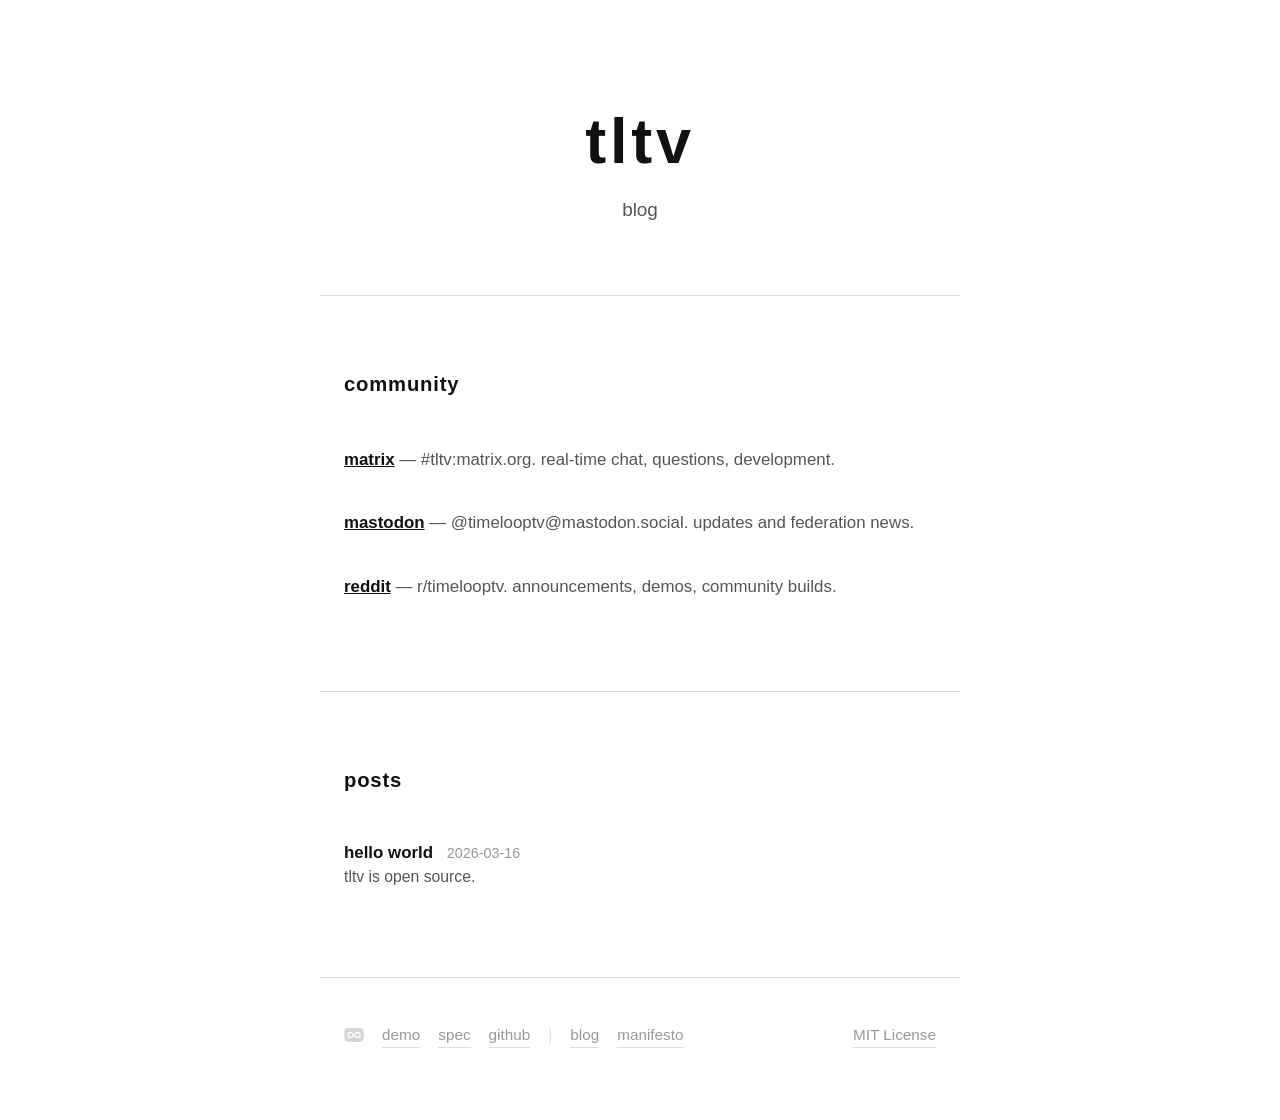
==== blog.html @ 6b65d472 "tltv landing page" ====
<!DOCTYPE html>
<html lang="en">
<head>
  <meta charset="utf-8">
  <meta name="viewport" content="width=device-width, initial-scale=1">
  <title>tltv</title>
  <meta name="description" content="tltv project blog and community.">
  <meta property="og:title" content="tltv blog">
  <meta property="og:description" content="updates from the tltv project. matrix, mastodon, reddit.">
  <meta property="og:type" content="website">
  <meta property="og:url" content="https://timelooptv.org/blog">
  <meta name="theme-color" content="#111">
  <link rel="icon" href="/favicon.svg" type="image/svg+xml">
  <link rel="canonical" href="https://timelooptv.org/blog">
  <meta name="twitter:card" content="summary_large_image">
  <meta name="twitter:title" content="tltv blog">
  <meta name="twitter:description" content="updates from the tltv project. matrix, mastodon, reddit.">
  <meta property="og:image" content="https://timelooptv.org/og-image.png">
  <meta name="twitter:image" content="https://timelooptv.org/og-image.png">
  <link rel="stylesheet" href="style.css">
</head>
<body>

  <header class="hero hero-compact">
    <h1><a href="/" class="home-link">tltv</a></h1>
    <p class="tagline">blog</p>
  </header>

  <main>
    <section class="community-list">
      <h2>community</h2>
      <ul class="tenets">
        <li><strong><a href="https://matrix.to/#/#tltv:matrix.org">matrix</a></strong>
            &mdash; #tltv:matrix.org. real-time chat, questions, development.</li>
        <li><strong><a href="https://mastodon.social/@timelooptv">mastodon</a></strong>
            &mdash; @timelooptv@mastodon.social. updates and federation news.</li>
        <li><strong><a href="https://reddit.com/r/timelooptv">reddit</a></strong>
            &mdash; r/timelooptv. announcements, demos, community builds.</li>
      </ul>
    </section>

    <section class="blog-posts">
      <h2>posts</h2>
      <ul class="post-list">
        <li><a href="/2026-03-16-hello-world">hello world</a> <span class="post-meta">2026-03-16</span><span class="post-desc">tltv is open source.</span></li>      </ul>
    </section>
  </main>

  <footer>
    <div class="footer-left">
      <a href="/" class="footer-mark" aria-label="home">
        <svg xmlns="http://www.w3.org/2000/svg" viewBox="0 0 491.322 349.774" width="20" height="14">
          <g transform="translate(-0.177,349.812) scale(0.1,-0.1)" fill="currentColor" stroke="none">
            <path d="M2050 3493 c-881 -31 -1492 -102 -1671 -194 -95 -48 -171 -145 -214 -272 -98 -292 -154 -705 -162 -1192 -8 -497 27 -842 127 -1233 48 -187 74 -246 140 -316 96 -102 195 -137 505 -181 756 -105 1734 -133 2665 -75 330 21 800 78 959 117 195 47 311 159 370 358 52 179 98 442 128 735 24 242 24 784 0 1030 -40 397 -116 746 -191 874 -34 58 -117 133 -179 161 -243 111 -1187 198 -2092 193 -170 -1 -344 -3 -385 -5z m-246 -993 c33 -5 92 -25 132 -44 68 -32 101 -64 609 -571 296 -295 547 -543 559 -550 17 -11 80 -15 299 -15 392 -2 361 -37 365 410 3 365 0 389 -57 427 -33 23 -39 23 -303 23 -177 0 -277 -4 -291 -11 -12 -6 -95 -84 -185 -172 l-162 -162 -113 113 -112 112 170 170 c178 178 221 211 320 250 57 22 75 24 326 28 170 2 293 0 340 -7 193 -30 343 -175 378 -365 14 -76 15 -704 1 -777 -15 -79 -67 -177 -124 -235 -58 -57 -156 -109 -235 -124 -70 -13 -552 -13 -622 0 -30 5 -85 26 -124 45 -64 31 -111 75 -580 545 -280 282 -532 529 -558 551 l-49 39 -278 0 -278 0 -30 -25 c-52 -43 -53 -53 -50 -424 l3 -343 37 -34 c22 -20 49 -35 65 -35 100 -6 532 5 548 13 11 6 92 82 180 169 l160 159 113 -113 112 -113 -183 -182 c-262 -260 -269 -262 -677 -262 -141 0 -281 5 -311 10 -170 32 -310 164 -355 335 -10 37 -14 143 -14 423 0 351 1 376 21 434 52 156 176 269 332 303 75 16 530 20 621 5z"/>
          </g>
        </svg>
      </a>
      <a href="https://demo.timelooptv.org">demo</a>
      <a href="https://spec.timelooptv.org">spec</a>
      <a href="https://github.com/tltv-org">github</a>
      <span class="footer-sep">|</span>
      <a href="/blog">blog</a>
      <a href="/manifesto">manifesto</a>
    </div>
    <div class="footer-right">
      <a href="/license">MIT License</a>
    </div>
  </footer>

</body>
</html>
---- style.css ----
*,
*::before,
*::after {
  margin: 0;
  padding: 0;
  box-sizing: border-box;
}

:root {
  --fg: #111;
  --fg-muted: #555;
  --fg-faint: #999;
  --bg: #fff;
  --rule: #ddd;
  --code-bg: #f4f4f4;
  --accent: #4fc3f7;
  --accent-warm: #ff800d;
  --content: 640px;
  --gutter: 24px;
  --font-sans: -apple-system, BlinkMacSystemFont, "Segoe UI", Roboto,
               "Helvetica Neue", Arial, sans-serif;
  --font-mono: "SFMono-Regular", Consolas, "Liberation Mono", Menlo, monospace;
}

html {
  font-size: 112.5%;
  -webkit-text-size-adjust: 100%;
}

body {
  font-family: var(--font-sans);
  line-height: 1.6;
  color: var(--fg);
  background: var(--bg);
  -webkit-font-smoothing: antialiased;
  -moz-osx-font-smoothing: grayscale;
}

a {
  color: inherit;
}

code {
  font-family: var(--font-mono);
  font-size: 0.875em;
  background: var(--code-bg);
  padding: 0.1em 0.35em;
  border-radius: 3px;
}


.hero {
  padding: 10rem var(--gutter) 7rem;
  text-align: center;
}

.hero h1 {
  font-size: 3.5rem;
  font-weight: 700;
  letter-spacing: 0.06em;
  line-height: 1.05;
}

.hero-logo {
  display: block;
  margin: 0 auto;
  width: 320px;
  height: auto;
}

.tagline {
  margin-top: 1.25rem;
  font-size: 1.2rem;
  font-weight: 400;
  color: var(--fg-muted);
  line-height: 1.4;
}

.hero-actions {
  margin-top: 2.75rem;
  display: flex;
  justify-content: center;
  gap: 0.875rem;
  flex-wrap: wrap;
}


.btn {
  display: inline-block;
  padding: 0.7rem 1.6rem;
  font: inherit;
  font-size: 0.9375rem;
  font-weight: 500;
  line-height: 1.25;
  text-decoration: none;
  border: 1.5px solid var(--fg);
  border-radius: 4px;
}

.btn-primary {
  background: var(--fg);
  color: var(--bg);
}

.btn-secondary {
  background: transparent;
  color: var(--fg);
}


.story {
  max-width: var(--content);
  margin: 0 auto;
  padding: 0 var(--gutter) 6.5rem;
}

.step + .step {
  margin-top: 3.25rem;
}

.step h2 {
  font-family: var(--font-sans);
  font-size: 1.75rem;
  font-weight: 700;
  letter-spacing: -0.025em;
  line-height: 1.15;
}

.step p {
  margin-top: 0.625rem;
  font-size: 1.05rem;
  color: var(--fg-muted);
  line-height: 1.65;
  max-width: 34em;
}


.tryit {
  max-width: var(--content);
  margin: 0 auto;
  padding: 4.5rem var(--gutter) 5.5rem;
  border-top: 1px solid var(--rule);
}

.tryit h2 {
  font-family: var(--font-sans);
  font-size: 1.125rem;
  font-weight: 700;
  letter-spacing: 0.04em;
  margin-bottom: 2rem;
}

.tryit-step + .tryit-step {
  margin-top: 2rem;
}

.tryit-step h3 {
  font-size: 0.9375rem;
  font-weight: 600;
  line-height: 1.5;
}

.tryit-step pre {
  margin-top: 0.5rem;
  background: var(--code-bg);
  padding: 0.875rem 1.25rem;
  border-radius: 4px;
  white-space: pre-wrap;
  overflow-wrap: break-word;
  line-height: 1.6;
}

.tryit-step pre code {
  background: none;
  padding: 0;
  font-size: 0.875rem;
}

.build {
  max-width: var(--content);
  margin: 0 auto;
  padding: 4.5rem var(--gutter) 5.5rem;
  border-top: 1px solid var(--rule);
}

.build h2 {
  font-family: var(--font-sans);
  font-size: 1.125rem;
  font-weight: 700;
  letter-spacing: 0.04em;
  margin-bottom: 2rem;
}

.build-links {
  display: flex;
  gap: 2rem;
  margin-bottom: 2.75rem;
}

.build-links a {
  font-weight: 500;
  text-decoration: none;
  padding-bottom: 2px;
  border-bottom: 1.5px solid var(--fg);
}

.repos {
  list-style: none;
}

.repos li {
  padding: 0.4rem 0;
  font-size: 0.9375rem;
  color: var(--fg-muted);
  line-height: 1.5;
}

.repos li a {
  font-weight: 600;
  text-decoration: none;
  color: var(--fg);
  font-family: var(--font-mono);
  font-size: 0.875em;
}


footer {
  max-width: var(--content);
  margin: 0 auto;
  padding: 2.5rem var(--gutter) 4rem;
  border-top: 1px solid var(--rule);
  font-size: 0.85rem;
  color: var(--fg-faint);
  display: flex;
  justify-content: space-between;
  flex-wrap: wrap;
}

.footer-left,
.footer-right {
  display: flex;
  align-items: center;
  gap: 1rem;
}

.footer-left {
  flex-wrap: wrap;
  row-gap: 0.5rem;
}

.footer-mark {
  opacity: 0.4;
  border-bottom: none;
  display: flex;
  align-items: center;
}

.footer-mark:hover {
  opacity: 0.8;
}

.footer-sep {
  color: var(--rule);
  user-select: none;
}

footer a {
  color: var(--fg-faint);
  text-decoration: none;
  border-bottom: 1px solid var(--rule);
}

footer a:hover {
  color: var(--fg);
}


.hero-compact {
  padding: 6rem var(--gutter) 4rem;
}

.hero-compact .tagline {
  font-size: 1.05rem;
}

.closing {
  list-style: none;
  margin-top: 2rem;
  padding-top: 0;
}

.home-link {
  text-decoration: none;
  color: inherit;
}

.prose {
  max-width: var(--content);
  margin: 0 auto;
  padding: 0 var(--gutter) 4.5rem;
}

.prose p {
  font-size: 1.05rem;
  color: var(--fg-muted);
  line-height: 1.7;
  max-width: 34em;
}

.prose p + p {
  margin-top: 1.25rem;
}

.prose ul,
.prose ol {
  margin-top: 1.25rem;
  margin-bottom: 1.25rem;
  padding-left: 1.5rem;
  color: var(--fg-muted);
  font-size: 1.05rem;
  line-height: 1.7;
  max-width: 34em;
}

.prose li {
  padding: 0.3rem 0;
}

.prose li strong a {
  color: var(--fg);
  text-decoration: none;
}

.freedoms,
.mission,
.community-list {
  max-width: var(--content);
  margin: 0 auto;
  padding: 4rem var(--gutter) 4.5rem;
  border-top: 1px solid var(--rule);
}

.freedoms h2,
.mission h2,
.community-list h2 {
  font-family: var(--font-sans);
  font-size: 1.125rem;
  font-weight: 700;
  letter-spacing: 0.04em;
  margin-bottom: 2rem;
}

.mission-intro {
  font-size: 0.9375rem;
  color: var(--fg-muted);
  line-height: 1.65;
  margin-bottom: 2rem;
  max-width: 34em;
}

.tenets {
  list-style: none;
}

.tenets li {
  padding: 0.5rem 0;
  font-size: 0.9375rem;
  color: var(--fg-muted);
  line-height: 1.65;
  max-width: 34em;
}

.tenets li + li {
  margin-top: 1rem;
}

.tenets li strong {
  color: var(--fg);
}


.blog-posts {
  max-width: var(--content);
  margin: 0 auto;
  padding: 4rem var(--gutter) 4.5rem;
  border-top: 1px solid var(--rule);
}

.blog-posts h2 {
  font-family: var(--font-sans);
  font-size: 1.125rem;
  font-weight: 700;
  letter-spacing: 0.04em;
  margin-bottom: 2rem;
}

.post-empty {
  font-size: 0.9375rem;
  color: var(--fg-muted);
}

.post-list {
  list-style: none;
}

.post-list li {
  padding: 0.4rem 0;
  font-size: 0.9375rem;
  color: var(--fg-muted);
  line-height: 1.5;
}

.post-list li a {
  font-weight: 600;
  text-decoration: none;
  color: var(--fg);
}

.post-meta {
  font-size: 0.8rem;
  color: var(--fg-faint);
  margin-left: 0.5rem;
}

.post-desc {
  display: block;
  font-size: 0.875rem;
  color: var(--fg-muted);
}

.post-date {
  font-size: 0.85rem;
  color: var(--fg-faint);
  margin-bottom: 1.5rem;
}

@media (prefers-color-scheme: dark) {
  :root {
    --fg: #fff;
    --fg-muted: #999;
    --fg-faint: #666;
    --bg: #000;
    --rule: #333;
    --code-bg: #111;
    --accent: #4fc3f7;
    --accent-warm: #ff800d;
  }
}

@media (max-width: 680px) {
  html {
    font-size: 100%;
  }

  .hero {
    padding: 6rem var(--gutter) 4.5rem;
  }

  .hero h1 {
    font-size: 2.5rem;
  }

  .hero-logo {
    width: 240px;
  }

  .tagline {
    font-size: 1.075rem;
  }

  .story {
    padding-bottom: 4.5rem;
  }

  .step + .step {
    margin-top: 2.5rem;
  }

  .step h2 {
    font-size: 1.5rem;
  }

  .tryit {
    padding: 3.25rem var(--gutter) 3.5rem;
  }

  .build {
    padding: 3.25rem var(--gutter) 3.5rem;
  }

  footer {
    padding: 2rem var(--gutter) 2.5rem;
  }

  .hero-compact {
    padding: 4rem var(--gutter) 3rem;
  }

  .prose {
    padding-bottom: 3.25rem;
  }

  .freedoms,
  .mission {
    padding: 3rem var(--gutter) 3.25rem;
  }
}

@media (max-width: 400px) {
  .hero h1 {
    font-size: 2rem;
  }

  .hero-logo {
    width: 200px;
  }

  .hero-actions {
    flex-direction: column;
    align-items: stretch;
  }

  .btn {
    text-align: center;
  }
}
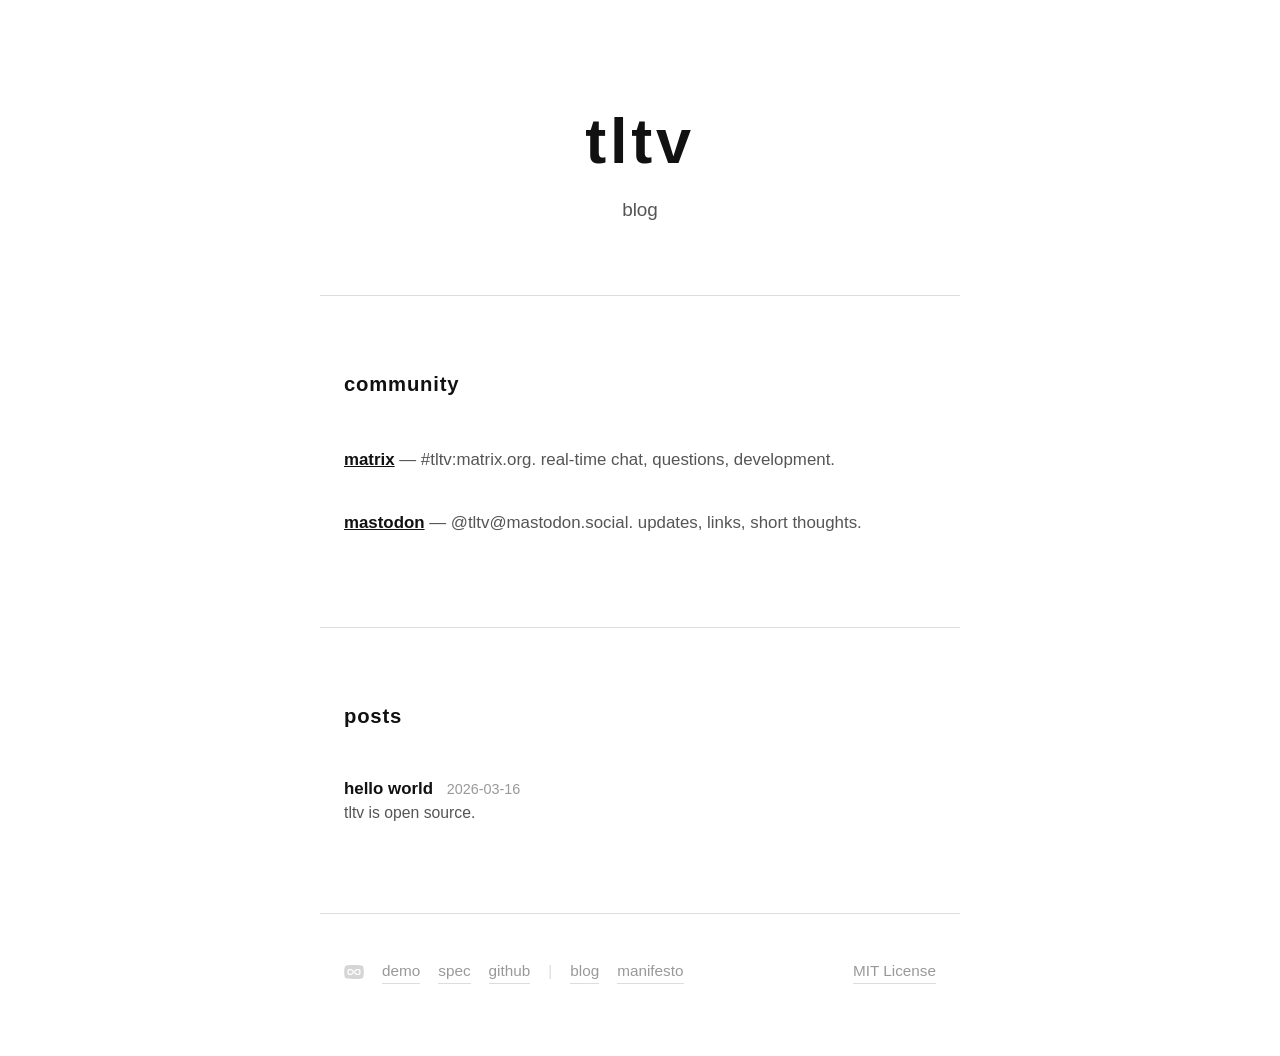
==== commit adabcad6: "add blog with hello world post and community links" ====
--- a/blog.html
+++ b/blog.html
@@ -6,7 +6,7 @@
   <title>tltv</title>
   <meta name="description" content="tltv project blog and community.">
   <meta property="og:title" content="tltv blog">
-  <meta property="og:description" content="updates from the tltv project. matrix, mastodon, reddit.">
+  <meta property="og:description" content="updates from the tltv project. matrix, mastodon.">
   <meta property="og:type" content="website">
   <meta property="og:url" content="https://timelooptv.org/blog">
   <meta name="theme-color" content="#111">
@@ -14,7 +14,7 @@
   <link rel="canonical" href="https://timelooptv.org/blog">
   <meta name="twitter:card" content="summary_large_image">
   <meta name="twitter:title" content="tltv blog">
-  <meta name="twitter:description" content="updates from the tltv project. matrix, mastodon, reddit.">
+  <meta name="twitter:description" content="updates from the tltv project. matrix, mastodon.">
   <meta property="og:image" content="https://timelooptv.org/og-image.png">
   <meta name="twitter:image" content="https://timelooptv.org/og-image.png">
   <link rel="stylesheet" href="style.css">
@@ -32,17 +32,15 @@
       <ul class="tenets">
         <li><strong><a href="https://matrix.to/#/#tltv:matrix.org">matrix</a></strong>
             &mdash; #tltv:matrix.org. real-time chat, questions, development.</li>
-        <li><strong><a href="https://mastodon.social/@timelooptv">mastodon</a></strong>
-            &mdash; @timelooptv@mastodon.social. updates and federation news.</li>
-        <li><strong><a href="https://reddit.com/r/timelooptv">reddit</a></strong>
-            &mdash; r/timelooptv. announcements, demos, community builds.</li>
+        <li><strong><a href="https://mastodon.social/@tltv" rel="me">mastodon</a></strong>
+            &mdash; @tltv@mastodon.social. updates, links, short thoughts.</li>
       </ul>
     </section>
 
     <section class="blog-posts">
       <h2>posts</h2>
       <ul class="post-list">
-        <li><a href="/2026-03-16-hello-world">hello world</a> <span class="post-meta">2026-03-16</span><span class="post-desc">tltv is open source.</span></li>      </ul>
+        <li><a href="/blog/2026-03-16-hello-world">hello world</a> <span class="post-meta">2026-03-16</span><span class="post-desc">tltv is open source.</span></li>      </ul>
     </section>
   </main>
 
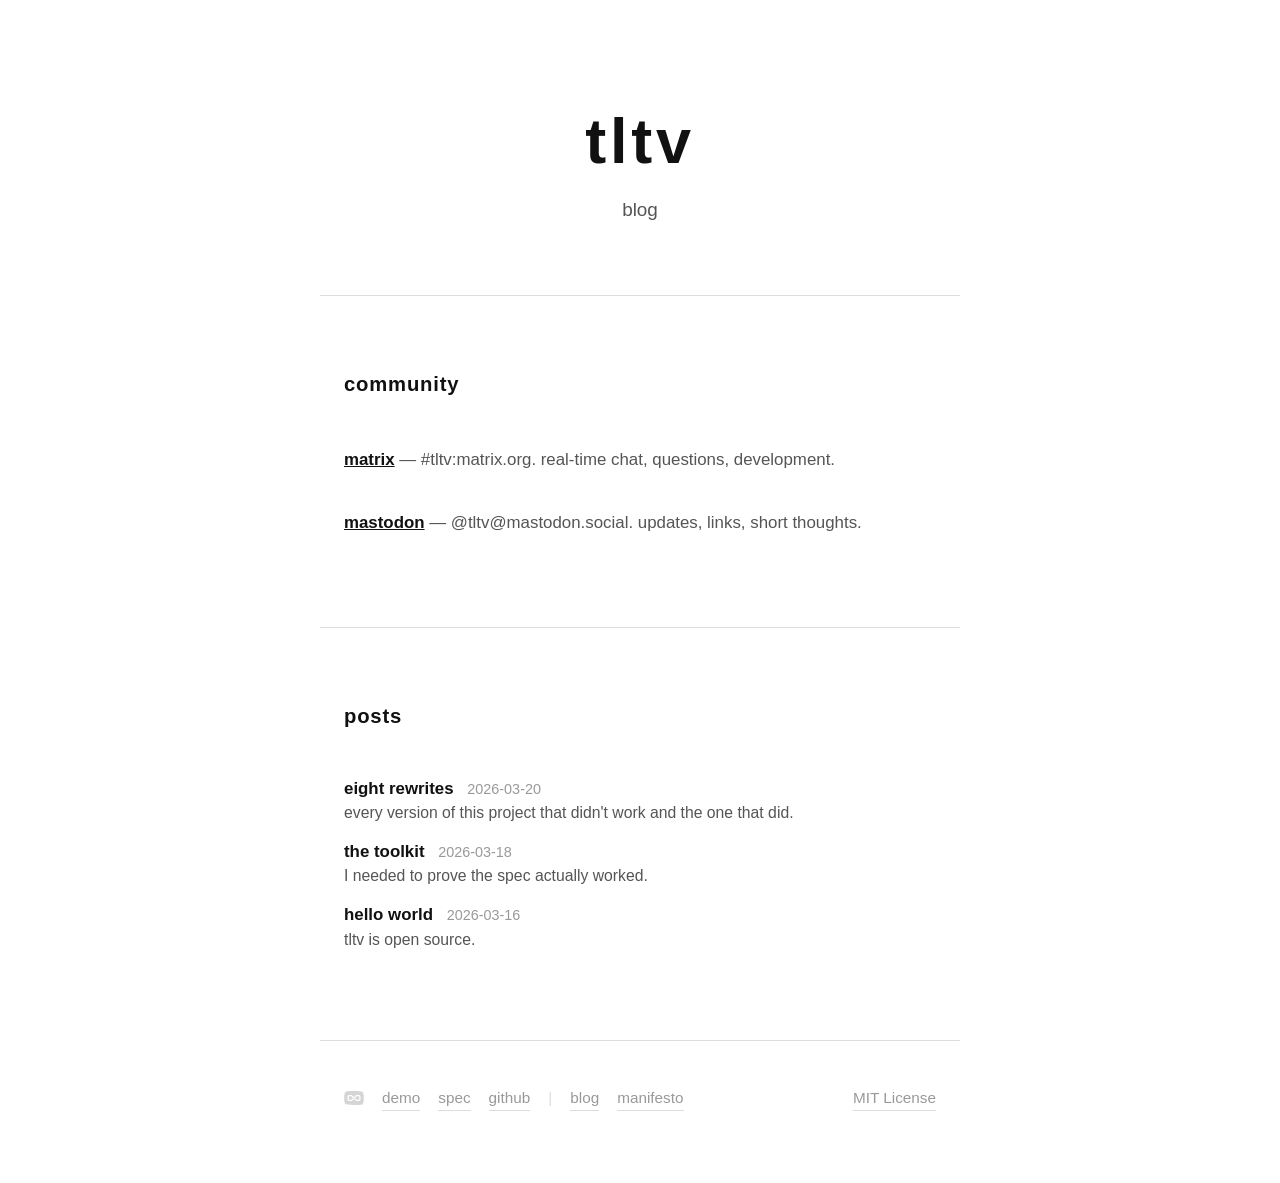
==== commit 45d50515: "blog: add the toolkit + eight rewrites, update hello world" ====
--- a/blog.html
+++ b/blog.html
@@ -40,6 +40,8 @@
     <section class="blog-posts">
       <h2>posts</h2>
       <ul class="post-list">
+        <li><a href="/blog/2026-03-20-eight-rewrites">eight rewrites</a> <span class="post-meta">2026-03-20</span><span class="post-desc">every version of this project that didn't work and the one that did.</span></li>
+        <li><a href="/blog/2026-03-18-the-toolkit">the toolkit</a> <span class="post-meta">2026-03-18</span><span class="post-desc">I needed to prove the spec actually worked.</span></li>
         <li><a href="/blog/2026-03-16-hello-world">hello world</a> <span class="post-meta">2026-03-16</span><span class="post-desc">tltv is open source.</span></li>      </ul>
     </section>
   </main>
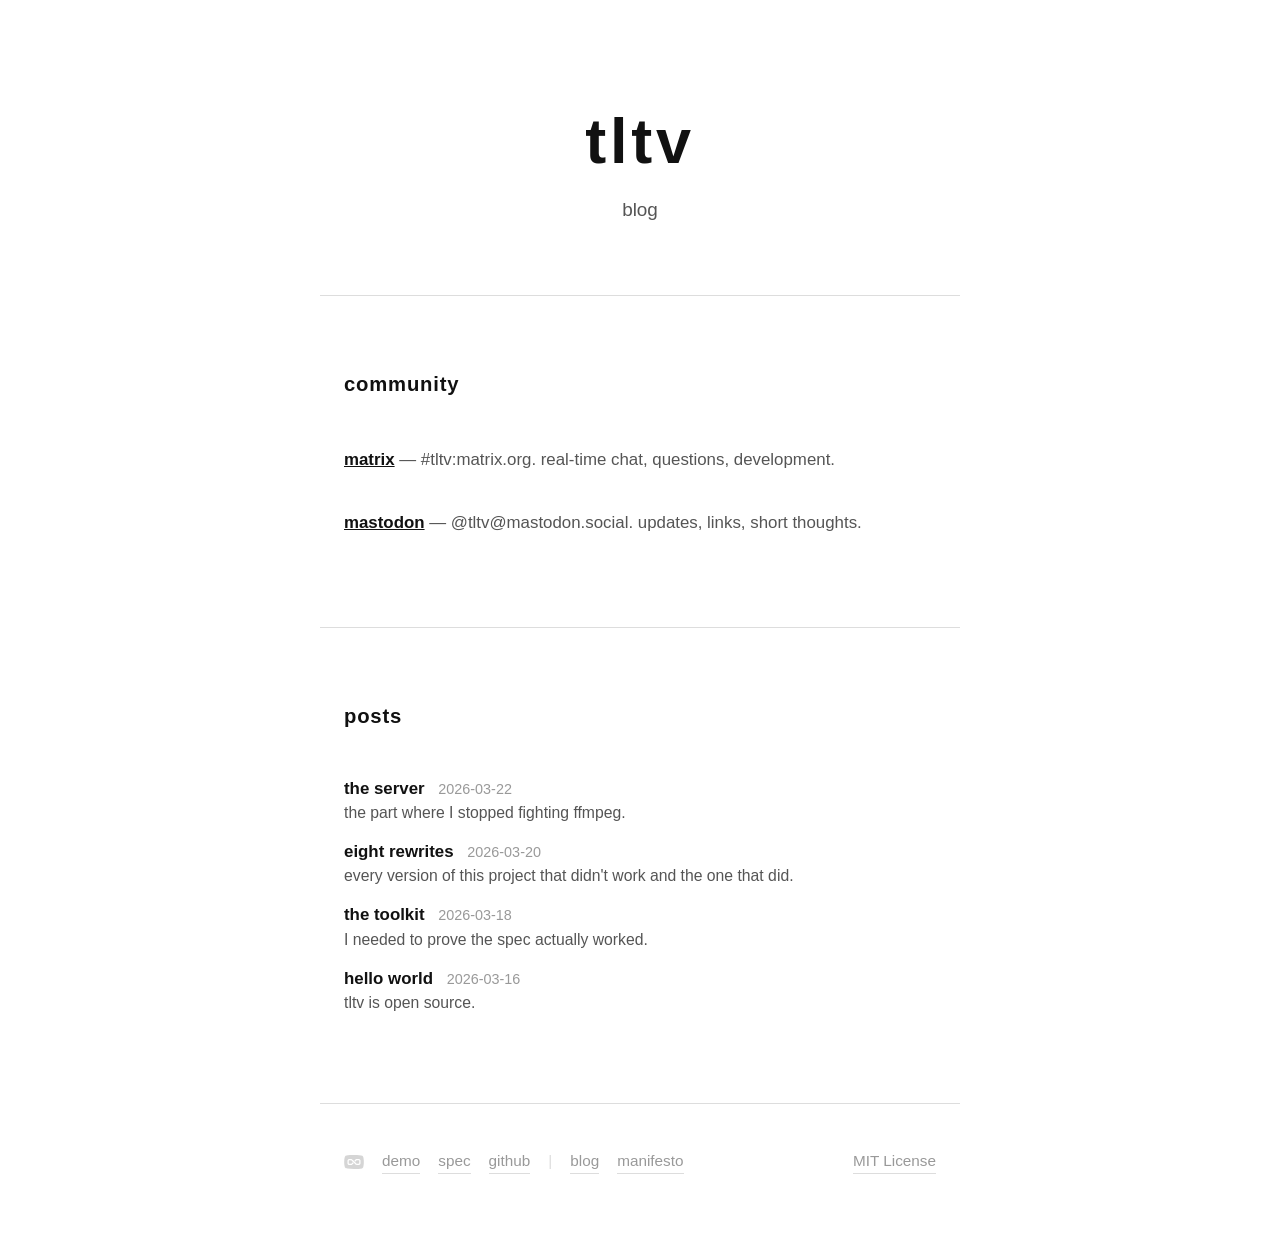
==== commit 5c59701e: "blog: add the server + favicon update across all pages" ====
--- a/blog.html
+++ b/blog.html
@@ -3,18 +3,19 @@
 <head>
   <meta charset="utf-8">
   <meta name="viewport" content="width=device-width, initial-scale=1">
-  <title>tltv</title>
-  <meta name="description" content="tltv project blog and community.">
-  <meta property="og:title" content="tltv blog">
-  <meta property="og:description" content="updates from the tltv project. matrix, mastodon.">
+  <title>tltv — blog</title>
+  <meta name="description" content="updates and posts from the tltv project.">
+  <meta property="og:title" content="tltv — blog">
+  <meta property="og:description" content="updates and posts from the tltv project.">
   <meta property="og:type" content="website">
   <meta property="og:url" content="https://timelooptv.org/blog">
   <meta name="theme-color" content="#111">
-  <link rel="icon" href="/favicon.svg" type="image/svg+xml">
+  <link rel="icon" href="/favicon.ico" sizes="48x48">
+  <link rel="icon" href="/favicon.svg" type="image/svg+xml" sizes="any">
   <link rel="canonical" href="https://timelooptv.org/blog">
   <meta name="twitter:card" content="summary_large_image">
-  <meta name="twitter:title" content="tltv blog">
-  <meta name="twitter:description" content="updates from the tltv project. matrix, mastodon.">
+  <meta name="twitter:title" content="tltv — blog">
+  <meta name="twitter:description" content="updates and posts from the tltv project.">
   <meta property="og:image" content="https://timelooptv.org/og-image.png">
   <meta name="twitter:image" content="https://timelooptv.org/og-image.png">
   <link rel="stylesheet" href="style.css">
@@ -40,6 +41,7 @@
     <section class="blog-posts">
       <h2>posts</h2>
       <ul class="post-list">
+        <li><a href="/blog/2026-03-22-the-server">the server</a> <span class="post-meta">2026-03-22</span><span class="post-desc">the part where I stopped fighting ffmpeg.</span></li>
         <li><a href="/blog/2026-03-20-eight-rewrites">eight rewrites</a> <span class="post-meta">2026-03-20</span><span class="post-desc">every version of this project that didn't work and the one that did.</span></li>
         <li><a href="/blog/2026-03-18-the-toolkit">the toolkit</a> <span class="post-meta">2026-03-18</span><span class="post-desc">I needed to prove the spec actually worked.</span></li>
         <li><a href="/blog/2026-03-16-hello-world">hello world</a> <span class="post-meta">2026-03-16</span><span class="post-desc">tltv is open source.</span></li>      </ul>
